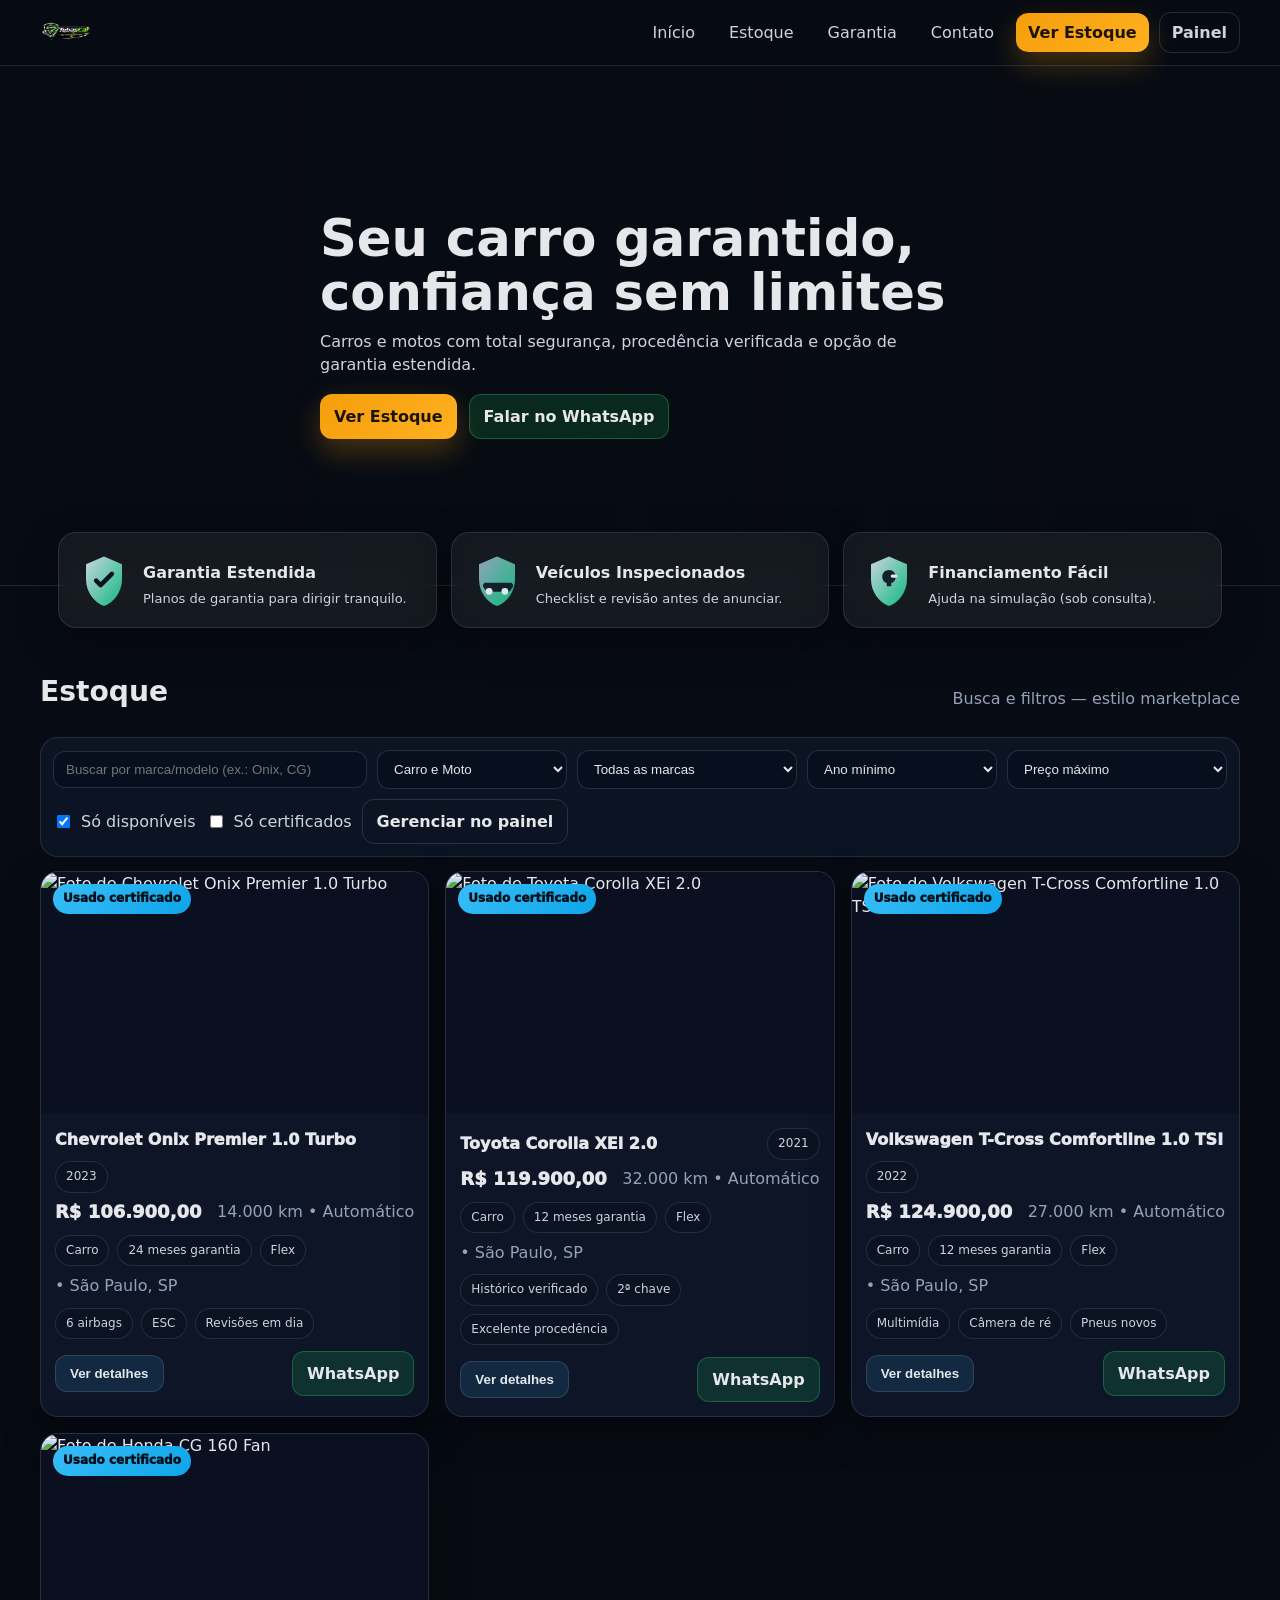
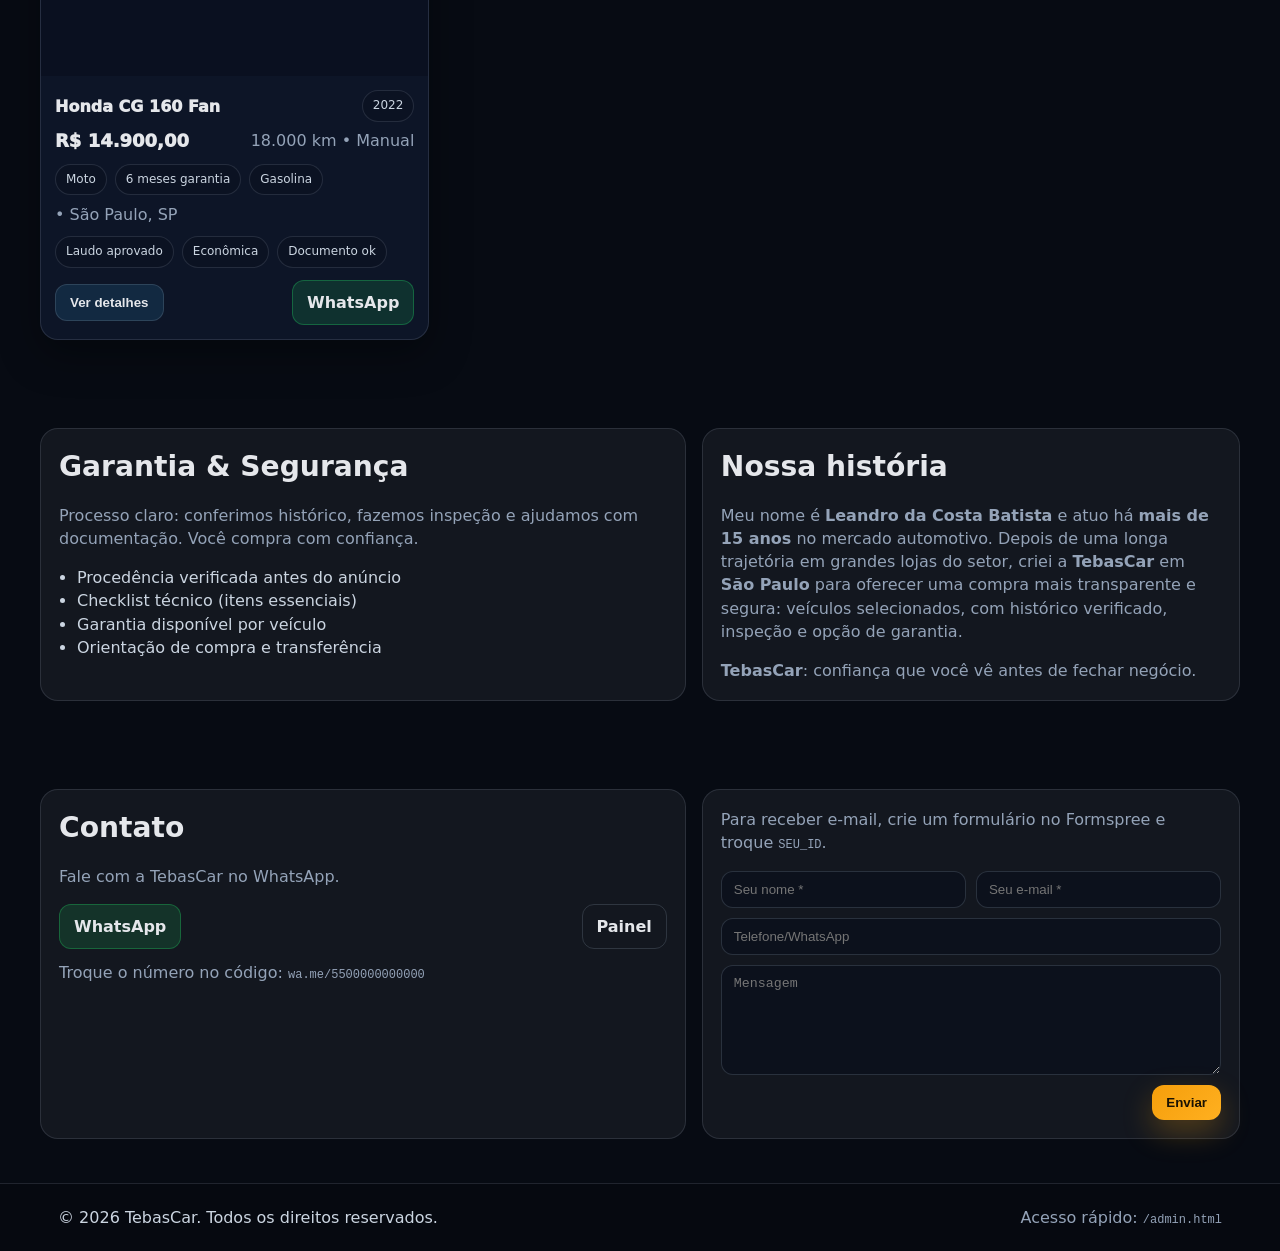
==== index.html @ 5b5a43a9 "Add files via upload" ====
<!doctype html>
<html lang="pt-br">
<head>
  <meta charset="utf-8"/>
  <meta name="viewport" content="width=device-width, initial-scale=1"/>
  <title>TebasCar — Carros e Motos com garantia</title>
  <meta name="description" content="TebasCar: carros e motos com procedência verificada, inspeção e garantia. Estoque com busca e filtros + painel de cadastro."/>
  <meta name="theme-color" content="#0b1220"/>
  <link rel="icon" type="image/png" href="images/logo.png"/>
  <link rel="stylesheet" href="assets/style.css"/>
</head>
<body>
<header>
  <div class="container nav">
    <a class="brand" href="#top" aria-label="TebasCar">
      <img src="images/logo.png" alt="TebasCar"/>
    </a>
    <nav class="navlinks" aria-label="Navegação">
      <a href="#top">Início</a>
      <a href="#estoque">Estoque</a>
      <a href="#garantia">Garantia</a>
      <a href="#contato">Contato</a>
      <a class="btn primary" href="#estoque">Ver Estoque</a>
      <a class="btn ghost" href="admin.html" title="Gerenciar veículos">Painel</a>
    </nav>
  </div>
</header>

<main id="top">
  <section class="hero" aria-label="Banner principal">
    <div class="container wrap">
      <h1>Seu carro garantido,<br/>confiança sem limites</h1>
      <p>Carros e motos com total segurança, procedência verificada e opção de garantia estendida.</p>
      <div class="actions">
        <a class="btn primary" href="#estoque">Ver Estoque</a>
        <a class="btn whats" href="https://wa.me/5500000000000?text=Olá!%20Quero%20ajuda%20para%20escolher%20um%20veículo%20na%20TebasCar." target="_blank" rel="noopener">Falar no WhatsApp</a>
      </div>
    </div>
  </section>

  <section class="container" aria-label="Por que escolher">
    <div class="features">
      <div class="feature">
        <div class="top">
          <img src="assets/icons/f1.svg" alt="Garantia"/>
          <div>
            <h3>Garantia Estendida</h3>
            <p>Planos de garantia para dirigir tranquilo.</p>
          </div>
        </div>
      </div>
      <div class="feature">
        <div class="top">
          <img src="assets/icons/f2.svg" alt="Inspeção"/>
          <div>
            <h3>Veículos Inspecionados</h3>
            <p>Checklist e revisão antes de anunciar.</p>
          </div>
        </div>
      </div>
      <div class="feature">
        <div class="top">
          <img src="assets/icons/f3.svg" alt="Financiamento"/>
          <div>
            <h3>Financiamento Fácil</h3>
            <p>Ajuda na simulação (sob consulta).</p>
          </div>
        </div>
      </div>
    </div>
  </section>

  <section class="section container" id="estoque" aria-labelledby="h-estoque">
    <div class="row">
      <h2 id="h-estoque">Estoque</h2>
      <span class="muted">Busca e filtros — estilo marketplace</span>
    </div>

    <div class="controls" style="margin-top:12px" aria-label="Filtros">
      <div style="flex:1;min-width:220px"><input id="q" placeholder="Buscar por marca/modelo (ex.: Onix, CG)"/></div>
      <div style="width:190px">
        <select id="type" aria-label="Tipo">
          <option value="">Carro e Moto</option>
          <option value="carro">Carros</option>
          <option value="moto">Motos</option>
        </select>
      </div>
      <div style="width:220px"><select id="brand" aria-label="Marca"></select></div>
      <div style="width:190px">
        <select id="yearMin" aria-label="Ano mínimo">
          <option value="">Ano mínimo</option>
          <option value="2018">2018+</option>
          <option value="2019">2019+</option>
          <option value="2020">2020+</option>
          <option value="2021">2021+</option>
          <option value="2022">2022+</option>
          <option value="2023">2023+</option>
          <option value="2024">2024+</option>
        </select>
      </div>
      <div style="width:220px">
        <select id="priceMax" aria-label="Preço máximo">
          <option value="">Preço máximo</option>
          <option value="15000">Até R$ 15.000</option>
          <option value="60000">Até R$ 60.000</option>
          <option value="80000">Até R$ 80.000</option>
          <option value="100000">Até R$ 100.000</option>
          <option value="120000">Até R$ 120.000</option>
          <option value="150000">Até R$ 150.000</option>
        </select>
      </div>
      <label style="display:flex;align-items:center;gap:8px;color:#cbd5e1">
        <input type="checkbox" id="onlyAvail" checked style="width:auto"/> Só disponíveis
      </label>
      <label style="display:flex;align-items:center;gap:8px;color:#cbd5e1">
        <input type="checkbox" id="onlyCertified" style="width:auto"/> Só certificados
      </label>
      <a class="btn ghost" href="admin.html">Gerenciar no painel</a>
    </div>

    <div id="grid" class="grid" aria-live="polite"></div>
    <p id="empty" class="muted" style="display:none;margin-top:12px">Nenhum veículo encontrado.</p>
  </section>

  <section class="section container" id="garantia" aria-labelledby="h-garantia">
    <div class="cols2">
      <div class="panel">
        <h2 id="h-garantia">Garantia & Segurança</h2>
        <p class="muted">Processo claro: conferimos histórico, fazemos inspeção e ajudamos com documentação. Você compra com confiança.</p>
        <ul class="list">
          <li>Procedência verificada antes do anúncio</li>
          <li>Checklist técnico (itens essenciais)</li>
          <li>Garantia disponível por veículo</li>
          <li>Orientação de compra e transferência</li>
        </ul>
      </div>
      <div class="panel">
        <h2>Nossa história</h2>
        <p class="muted">
          Meu nome é <strong>Leandro da Costa Batista</strong> e atuo há <strong>mais de 15 anos</strong> no mercado automotivo.
          Depois de uma longa trajetória em grandes lojas do setor, criei a <strong>TebasCar</strong> em <strong>São Paulo</strong>
          para oferecer uma compra mais transparente e segura: veículos selecionados, com histórico verificado, inspeção e opção de garantia.
        </p>
        <p class="muted" style="margin-bottom:0"><strong>TebasCar</strong>: confiança que você vê antes de fechar negócio.</p>
      </div>
    </div>
  </section>

  <section class="section container" id="contato" aria-labelledby="h-contato">
    <div class="cols2">
      <div class="panel">
        <h2 id="h-contato">Contato</h2>
        <p class="muted">Fale com a TebasCar no WhatsApp.</p>
        <div class="row" style="margin-top:12px">
          <a class="btn whats" href="https://wa.me/5500000000000?text=Olá!%20Quero%20falar%20com%20a%20TebasCar." target="_blank" rel="noopener">WhatsApp</a>
          <a class="btn ghost" href="admin.html">Painel</a>
        </div>
        <p class="muted" style="margin-top:12px">Troque o número no código: <span class="kbd">wa.me/5500000000000</span></p>
      </div>
      <div class="panel">
        <p class="muted" style="margin-top:0">Para receber e-mail, crie um formulário no Formspree e troque <span class="kbd">SEU_ID</span>.</p>
        <form action="https://formspree.io/f/SEU_ID" method="POST" style="display:grid;gap:10px;grid-template-columns:1fr 1fr">
          <input name="nome" placeholder="Seu nome *" required/>
          <input type="email" name="_replyto" placeholder="Seu e-mail *" required/>
          <input name="telefone" placeholder="Telefone/WhatsApp" style="grid-column:1/-1"/>
          <textarea name="mensagem" placeholder="Mensagem" style="grid-column:1/-1;min-height:110px"></textarea>
          <div style="grid-column:1/-1;display:flex;justify-content:flex-end">
            <button class="btn primary" type="submit">Enviar</button>
          </div>
        </form>
      </div>
    </div>
  </section>
</main>

<footer>
  <div class="container" style="display:flex;justify-content:space-between;gap:10px;flex-wrap:wrap">
    <span>© <span id="y"></span> TebasCar. Todos os direitos reservados.</span>
    <span class="muted">Acesso rápido: <a class="kbd" href="admin.html">/admin.html</a></span>
  </div>
</footer>

<dialog id="dlg">
  <div class="card modal">
    <header>
      <strong id="dlgTitle">Detalhes</strong>
      <button class="close" onclick="document.getElementById('dlg').close()">Fechar</button>
    </header>
    <div class="content">
      <div class="media"><img id="dlgImg" alt="Foto do veículo" /></div>
      <div class="body">
        <div class="row">
          <div class="price" id="dlgPrice"></div>
          <span class="pill" id="dlgWarranty"></span>
        </div>
        <p class="muted" id="dlgMeta" style="margin:8px 0 10px"></p>
        <div class="row" style="margin-top:10px">
          <a class="btn whats" id="dlgWhats" href="#" target="_blank" rel="noopener">WhatsApp</a>
        </div>
        <h3 style="margin:14px 0 8px">Destaques</h3>
        <ul class="list" id="dlgHighlights"></ul>
        <h3 style="margin:14px 0 8px">Segurança</h3>
        <ul class="list" id="dlgSafety"></ul>
        <h3 style="margin:14px 0 8px">Observações</h3>
        <p class="muted" id="dlgNotes"></p>
      </div>
    </div>
  </div>
</dialog>

<script src="assets/main.js"></script>
</body>
</html>
---- assets/style.css ----
:root{
  --bg:#070b13;
  --card:#0f172a;
  --muted:#94a3b8;
  --text:#e5e7eb;
  --accent:#f59e0b;
  --accent2:#38bdf8;
  --border:rgba(148,163,184,.18);
}
*{box-sizing:border-box}
html,body{margin:0;height:100%}
body{font-family:system-ui,-apple-system,Segoe UI,Roboto,Arial;background:var(--bg);color:var(--text);line-height:1.45}
a{color:inherit;text-decoration:none}
.container{max-width:1200px;margin:0 auto;padding:0 18px}
header{position:sticky;top:0;z-index:50;background:rgba(7,11,19,.75);backdrop-filter:blur(10px);border-bottom:1px solid var(--border)}
.nav{display:flex;align-items:center;gap:18px;padding:12px 0}
.brand{display:flex;align-items:center;gap:10px;font-weight:900}
.brand img{height:34px}
.navlinks{margin-left:auto;display:flex;gap:10px;align-items:center;flex-wrap:wrap}
.navlinks a{padding:8px 12px;border-radius:12px;color:#cbd5e1}
.navlinks a:hover{background:rgba(255,255,255,.06)}
.btn{display:inline-flex;align-items:center;justify-content:center;gap:8px;padding:10px 14px;border-radius:12px;border:1px solid rgba(148,163,184,.22);background:rgba(56,189,248,.12);color:var(--text);cursor:pointer;font-weight:800}
.btn.primary{background:linear-gradient(135deg,var(--accent),#ffb020);border:none;color:#1a1203;box-shadow:0 12px 30px rgba(245,158,11,.28)}
.btn.ghost{background:transparent}
.btn.whats{background:rgba(34,197,94,.16);border:1px solid rgba(34,197,94,.35)}
.hero{position:relative;min-height:520px;display:flex;align-items:center;overflow:hidden;border-bottom:1px solid var(--border);
  background:linear-gradient(90deg, rgba(7,11,19,.92) 0%, rgba(7,11,19,.82) 45%, rgba(7,11,19,.35) 78%, rgba(7,11,19,.15) 100%),
  url('https://images.unsplash.com/photo-1552519507-da3b142c6e3d?q=80&w=2000&auto=format&fit=crop') center/cover no-repeat;}
.hero .wrap{padding:64px 0}
.hero h1{margin:0 0 10px;font-size:clamp(30px,4vw,54px);line-height:1.05;max-width:760px}
.hero p{margin:0;max-width:640px;color:#cbd5e1}
.hero .actions{margin-top:18px;display:flex;gap:12px;flex-wrap:wrap}
.section{padding:44px 0}
.section h2{margin:0 0 12px;font-size:clamp(20px,2.2vw,30px)}
.muted{color:var(--muted)}
.features{display:grid;grid-template-columns:repeat(3,minmax(0,1fr));gap:14px;margin-top:-54px}
.feature{background:rgba(255,255,255,.06);border:1px solid var(--border);border-radius:18px;padding:18px;box-shadow:0 14px 40px rgba(0,0,0,.35);backdrop-filter:blur(8px)}
.feature .top{display:flex;gap:12px;align-items:center}
.feature img{width:54px;height:54px}
.feature h3{margin:10px 0 6px;font-size:16px}
.feature p{margin:0;color:#cbd5e1;font-size:13px}
.controls{display:flex;gap:10px;flex-wrap:wrap;align-items:center;background:rgba(15,23,42,.7);border:1px solid var(--border);border-radius:18px;padding:12px}
input,select,textarea{width:100%;padding:10px 12px;border-radius:12px;border:1px solid rgba(148,163,184,.22);background:rgba(2,6,23,.35);color:var(--text)}
input:focus,select:focus,textarea:focus{outline:none;box-shadow:0 0 0 3px rgba(56,189,248,.22);border-color:var(--accent2)}
.grid{display:grid;grid-template-columns:repeat(3,minmax(0,1fr));gap:16px;margin-top:14px}
.card{background:rgba(15,23,42,.92);border:1px solid var(--border);border-radius:18px;overflow:hidden;box-shadow:0 14px 40px rgba(0,0,0,.35)}
.media{aspect-ratio:16/10;background:#0a1020}
.media img{width:100%;height:100%;object-fit:cover;display:block}
.body{padding:14px}
.title{font-weight:950}
.row{display:flex;align-items:center;justify-content:space-between;gap:10px;flex-wrap:wrap}
.price{font-weight:1000;font-size:18px}
.pills{display:flex;gap:8px;flex-wrap:wrap;margin-top:10px}
.pill{font-size:12px;color:#cbd5e1;border:1px solid rgba(148,163,184,.18);border-radius:999px;padding:6px 10px;background:rgba(0,0,0,.12)}
.ribbon{position:absolute;top:12px;left:12px;background:linear-gradient(135deg,#38bdf8,#0ea5e9);color:#03101a;font-weight:950;font-size:12px;padding:6px 10px;border-radius:999px}
.sold{position:absolute;top:12px;right:12px;background:rgba(239,68,68,.18);border:1px solid rgba(239,68,68,.4);color:#fecaca;font-weight:950;font-size:12px;padding:6px 10px;border-radius:999px}
.cols2{display:grid;grid-template-columns:1.2fr 1fr;gap:16px}
.panel{background:rgba(255,255,255,.05);border:1px solid var(--border);border-radius:18px;padding:18px}
.list{margin:10px 0 0;padding-left:18px;color:#cbd5e1}
footer{border-top:1px solid var(--border);padding:22px 0;color:#cbd5e1;background:rgba(0,0,0,.15)}
dialog{border:none;background:rgba(0,0,0,.45);padding:0}
dialog::backdrop{background:rgba(0,0,0,.55)}
.modal{width:min(980px,94vw);border-radius:18px;overflow:hidden}
.modal header{display:flex;gap:10px;align-items:center;justify-content:space-between;padding:14px 16px;background:rgba(0,0,0,.16)}
.close{background:transparent;border:1px solid rgba(148,163,184,.25);color:#cbd5e1;border-radius:12px;padding:8px 10px;cursor:pointer}
.modal .content{display:grid;grid-template-columns:1.2fr 1fr}
.admin-wrap{padding:28px 0 46px}
.table{width:100%;border-collapse:separate;border-spacing:0 10px}
.table th{color:var(--muted);text-align:left;font-weight:800;font-size:12px;padding:8px}
.table td{background:rgba(15,23,42,.92);border:1px solid var(--border);padding:10px;border-left:none;border-right:none}
.table tr td:first-child{border-left:1px solid var(--border);border-top-left-radius:12px;border-bottom-left-radius:12px}
.table tr td:last-child{border-right:1px solid var(--border);border-top-right-radius:12px;border-bottom-right-radius:12px}
.kbd{font-family:ui-monospace, SFMono-Regular, Menlo, Monaco, Consolas,'Liberation Mono','Courier New', monospace;font-size:12px;color:var(--muted)}
@media (max-width:980px){.grid{grid-template-columns:repeat(2,1fr)}.features{grid-template-columns:1fr}.cols2{grid-template-columns:1fr}.modal .content{grid-template-columns:1fr}}
@media (max-width:720px){.grid{grid-template-columns:1fr}.navlinks{display:none}.hero{min-height:480px}}
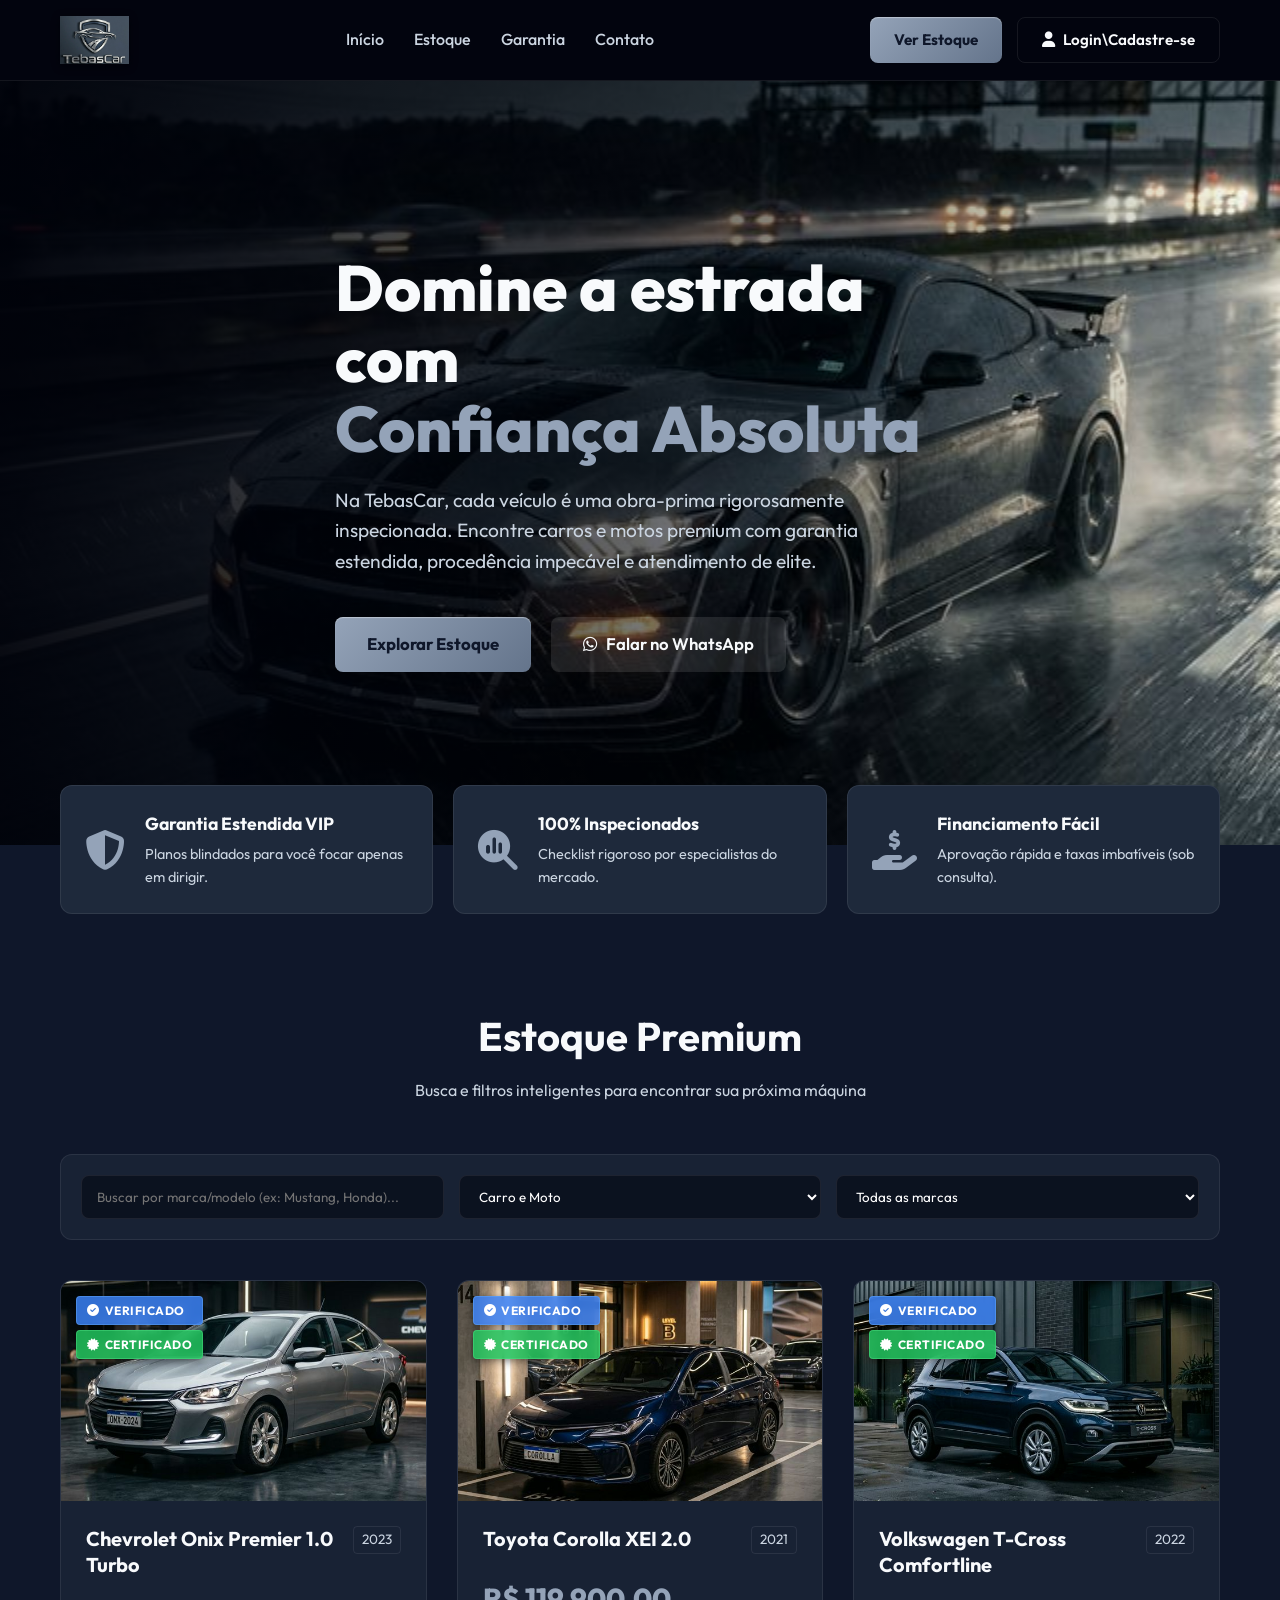
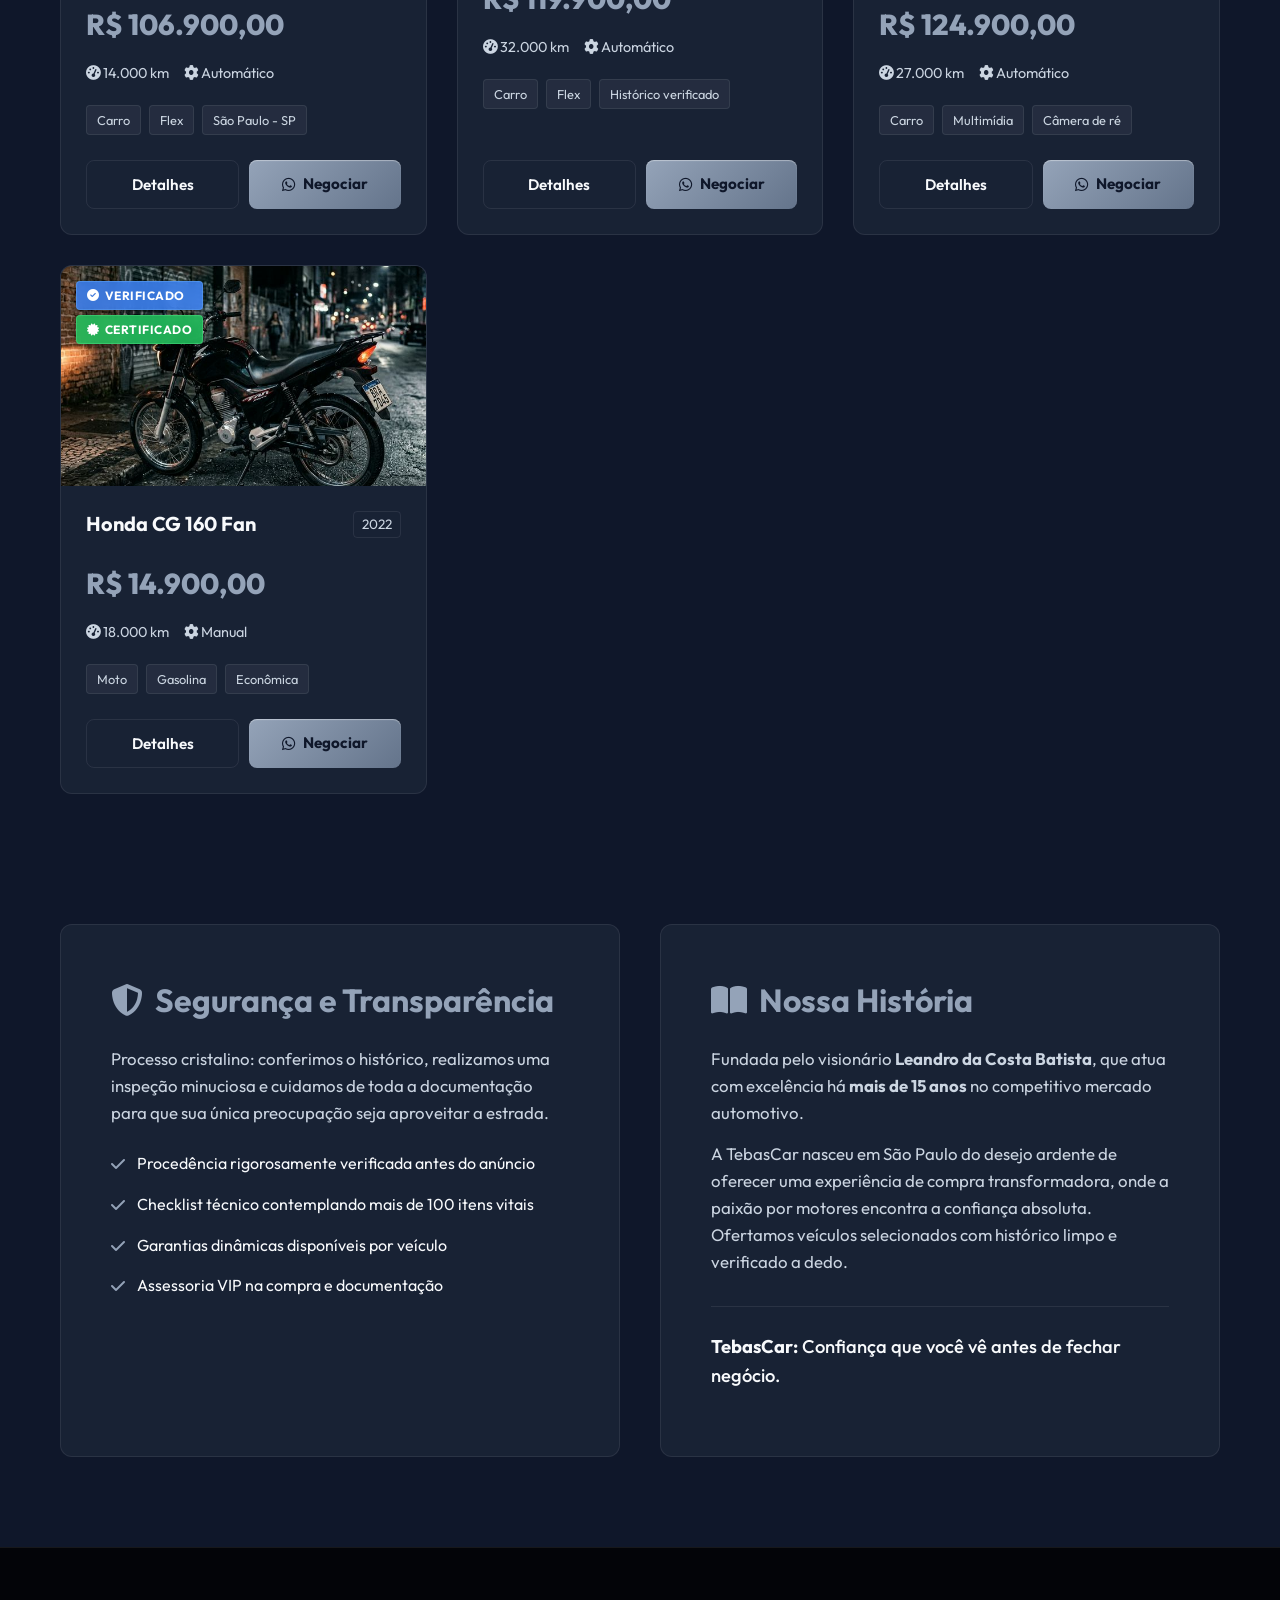
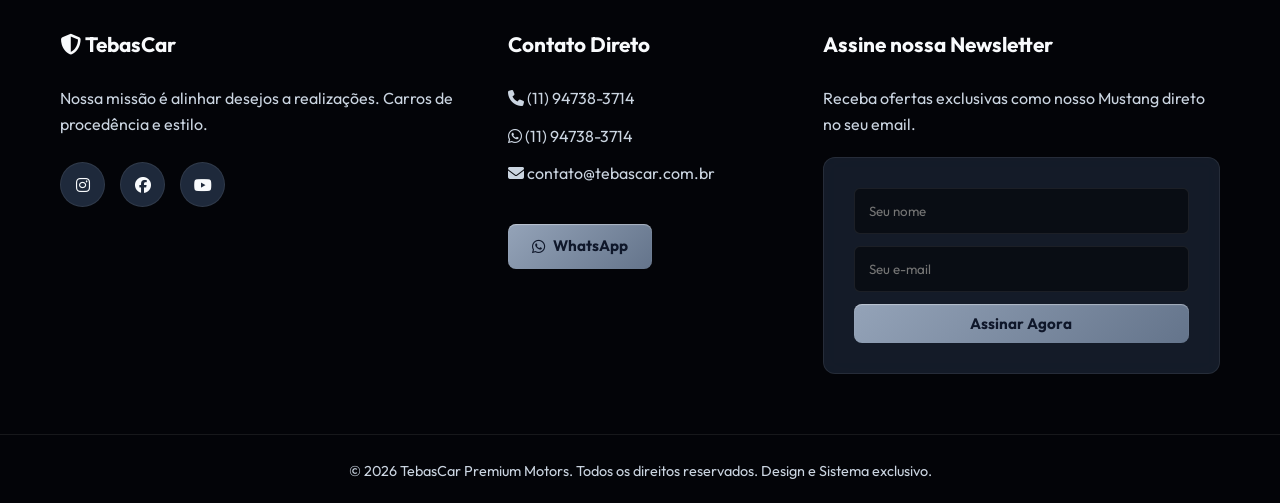
==== commit a09727e1: "Add files via upload" ====
--- a/index.html
+++ b/index.html
@@ -1,213 +1,423 @@
-<!doctype html>
-<html lang="pt-br">
-<head>
-  <meta charset="utf-8"/>
-  <meta name="viewport" content="width=device-width, initial-scale=1"/>
-  <title>TebasCar — Carros e Motos com garantia</title>
-  <meta name="description" content="TebasCar: carros e motos com procedência verificada, inspeção e garantia. Estoque com busca e filtros + painel de cadastro."/>
-  <meta name="theme-color" content="#0b1220"/>
-  <link rel="icon" type="image/png" href="images/logo.png"/>
-  <link rel="stylesheet" href="assets/style.css"/>
-</head>
-<body>
-<header>
-  <div class="container nav">
-    <a class="brand" href="#top" aria-label="TebasCar">
-      <img src="images/logo.png" alt="TebasCar"/>
-    </a>
-    <nav class="navlinks" aria-label="Navegação">
-      <a href="#top">Início</a>
-      <a href="#estoque">Estoque</a>
-      <a href="#garantia">Garantia</a>
-      <a href="#contato">Contato</a>
-      <a class="btn primary" href="#estoque">Ver Estoque</a>
-      <a class="btn ghost" href="admin.html" title="Gerenciar veículos">Painel</a>
-    </nav>
-  </div>
-</header>
-
-<main id="top">
-  <section class="hero" aria-label="Banner principal">
-    <div class="container wrap">
-      <h1>Seu carro garantido,<br/>confiança sem limites</h1>
-      <p>Carros e motos com total segurança, procedência verificada e opção de garantia estendida.</p>
-      <div class="actions">
-        <a class="btn primary" href="#estoque">Ver Estoque</a>
-        <a class="btn whats" href="https://wa.me/5500000000000?text=Olá!%20Quero%20ajuda%20para%20escolher%20um%20veículo%20na%20TebasCar." target="_blank" rel="noopener">Falar no WhatsApp</a>
-      </div>
-    </div>
-  </section>
-
-  <section class="container" aria-label="Por que escolher">
-    <div class="features">
-      <div class="feature">
-        <div class="top">
-          <img src="assets/icons/f1.svg" alt="Garantia"/>
-          <div>
-            <h3>Garantia Estendida</h3>
-            <p>Planos de garantia para dirigir tranquilo.</p>
-          </div>
-        </div>
-      </div>
-      <div class="feature">
-        <div class="top">
-          <img src="assets/icons/f2.svg" alt="Inspeção"/>
-          <div>
-            <h3>Veículos Inspecionados</h3>
-            <p>Checklist e revisão antes de anunciar.</p>
-          </div>
-        </div>
-      </div>
-      <div class="feature">
-        <div class="top">
-          <img src="assets/icons/f3.svg" alt="Financiamento"/>
-          <div>
-            <h3>Financiamento Fácil</h3>
-            <p>Ajuda na simulação (sob consulta).</p>
-          </div>
-        </div>
-      </div>
-    </div>
-  </section>
-
-  <section class="section container" id="estoque" aria-labelledby="h-estoque">
-    <div class="row">
-      <h2 id="h-estoque">Estoque</h2>
-      <span class="muted">Busca e filtros — estilo marketplace</span>
-    </div>
-
-    <div class="controls" style="margin-top:12px" aria-label="Filtros">
-      <div style="flex:1;min-width:220px"><input id="q" placeholder="Buscar por marca/modelo (ex.: Onix, CG)"/></div>
-      <div style="width:190px">
-        <select id="type" aria-label="Tipo">
-          <option value="">Carro e Moto</option>
-          <option value="carro">Carros</option>
-          <option value="moto">Motos</option>
-        </select>
-      </div>
-      <div style="width:220px"><select id="brand" aria-label="Marca"></select></div>
-      <div style="width:190px">
-        <select id="yearMin" aria-label="Ano mínimo">
-          <option value="">Ano mínimo</option>
-          <option value="2018">2018+</option>
-          <option value="2019">2019+</option>
-          <option value="2020">2020+</option>
-          <option value="2021">2021+</option>
-          <option value="2022">2022+</option>
-          <option value="2023">2023+</option>
-          <option value="2024">2024+</option>
-        </select>
-      </div>
-      <div style="width:220px">
-        <select id="priceMax" aria-label="Preço máximo">
-          <option value="">Preço máximo</option>
-          <option value="15000">Até R$ 15.000</option>
-          <option value="60000">Até R$ 60.000</option>
-          <option value="80000">Até R$ 80.000</option>
-          <option value="100000">Até R$ 100.000</option>
-          <option value="120000">Até R$ 120.000</option>
-          <option value="150000">Até R$ 150.000</option>
-        </select>
-      </div>
-      <label style="display:flex;align-items:center;gap:8px;color:#cbd5e1">
-        <input type="checkbox" id="onlyAvail" checked style="width:auto"/> Só disponíveis
-      </label>
-      <label style="display:flex;align-items:center;gap:8px;color:#cbd5e1">
-        <input type="checkbox" id="onlyCertified" style="width:auto"/> Só certificados
-      </label>
-      <a class="btn ghost" href="admin.html">Gerenciar no painel</a>
-    </div>
-
-    <div id="grid" class="grid" aria-live="polite"></div>
-    <p id="empty" class="muted" style="display:none;margin-top:12px">Nenhum veículo encontrado.</p>
-  </section>
-
-  <section class="section container" id="garantia" aria-labelledby="h-garantia">
-    <div class="cols2">
-      <div class="panel">
-        <h2 id="h-garantia">Garantia & Segurança</h2>
-        <p class="muted">Processo claro: conferimos histórico, fazemos inspeção e ajudamos com documentação. Você compra com confiança.</p>
-        <ul class="list">
-          <li>Procedência verificada antes do anúncio</li>
-          <li>Checklist técnico (itens essenciais)</li>
-          <li>Garantia disponível por veículo</li>
-          <li>Orientação de compra e transferência</li>
-        </ul>
-      </div>
-      <div class="panel">
-        <h2>Nossa história</h2>
-        <p class="muted">
-          Meu nome é <strong>Leandro da Costa Batista</strong> e atuo há <strong>mais de 15 anos</strong> no mercado automotivo.
-          Depois de uma longa trajetória em grandes lojas do setor, criei a <strong>TebasCar</strong> em <strong>São Paulo</strong>
-          para oferecer uma compra mais transparente e segura: veículos selecionados, com histórico verificado, inspeção e opção de garantia.
-        </p>
-        <p class="muted" style="margin-bottom:0"><strong>TebasCar</strong>: confiança que você vê antes de fechar negócio.</p>
-      </div>
-    </div>
-  </section>
-
-  <section class="section container" id="contato" aria-labelledby="h-contato">
-    <div class="cols2">
-      <div class="panel">
-        <h2 id="h-contato">Contato</h2>
-        <p class="muted">Fale com a TebasCar no WhatsApp.</p>
-        <div class="row" style="margin-top:12px">
-          <a class="btn whats" href="https://wa.me/5500000000000?text=Olá!%20Quero%20falar%20com%20a%20TebasCar." target="_blank" rel="noopener">WhatsApp</a>
-          <a class="btn ghost" href="admin.html">Painel</a>
-        </div>
-        <p class="muted" style="margin-top:12px">Troque o número no código: <span class="kbd">wa.me/5500000000000</span></p>
-      </div>
-      <div class="panel">
-        <p class="muted" style="margin-top:0">Para receber e-mail, crie um formulário no Formspree e troque <span class="kbd">SEU_ID</span>.</p>
-        <form action="https://formspree.io/f/SEU_ID" method="POST" style="display:grid;gap:10px;grid-template-columns:1fr 1fr">
-          <input name="nome" placeholder="Seu nome *" required/>
-          <input type="email" name="_replyto" placeholder="Seu e-mail *" required/>
-          <input name="telefone" placeholder="Telefone/WhatsApp" style="grid-column:1/-1"/>
-          <textarea name="mensagem" placeholder="Mensagem" style="grid-column:1/-1;min-height:110px"></textarea>
-          <div style="grid-column:1/-1;display:flex;justify-content:flex-end">
-            <button class="btn primary" type="submit">Enviar</button>
-          </div>
-        </form>
-      </div>
-    </div>
-  </section>
-</main>
-
-<footer>
-  <div class="container" style="display:flex;justify-content:space-between;gap:10px;flex-wrap:wrap">
-    <span>© <span id="y"></span> TebasCar. Todos os direitos reservados.</span>
-    <span class="muted">Acesso rápido: <a class="kbd" href="admin.html">/admin.html</a></span>
-  </div>
-</footer>
-
-<dialog id="dlg">
-  <div class="card modal">
-    <header>
-      <strong id="dlgTitle">Detalhes</strong>
-      <button class="close" onclick="document.getElementById('dlg').close()">Fechar</button>
-    </header>
-    <div class="content">
-      <div class="media"><img id="dlgImg" alt="Foto do veículo" /></div>
-      <div class="body">
-        <div class="row">
-          <div class="price" id="dlgPrice"></div>
-          <span class="pill" id="dlgWarranty"></span>
-        </div>
-        <p class="muted" id="dlgMeta" style="margin:8px 0 10px"></p>
-        <div class="row" style="margin-top:10px">
-          <a class="btn whats" id="dlgWhats" href="#" target="_blank" rel="noopener">WhatsApp</a>
-        </div>
-        <h3 style="margin:14px 0 8px">Destaques</h3>
-        <ul class="list" id="dlgHighlights"></ul>
-        <h3 style="margin:14px 0 8px">Segurança</h3>
-        <ul class="list" id="dlgSafety"></ul>
-        <h3 style="margin:14px 0 8px">Observações</h3>
-        <p class="muted" id="dlgNotes"></p>
-      </div>
-    </div>
-  </div>
-</dialog>
-
-<script src="assets/main.js"></script>
-</body>
-</html>
+<!DOCTYPE html>
+<html lang="pt-BR">
+
+<head>
+    <meta charset="UTF-8">
+    <meta name="viewport" content="width=device-width, initial-scale=1.0">
+    <title>TebasCar | Premium Motors</title>
+    <link href="https://fonts.googleapis.com/css2?family=Outfit:wght@300;400;500;600;700;800&display=swap"
+        rel="stylesheet">
+    <link rel="stylesheet" href="https://cdnjs.cloudflare.com/ajax/libs/font-awesome/6.4.0/css/all.min.css">
+    <link rel="stylesheet" href="styles.css">
+</head>
+
+<body>
+
+    <!-- Header -->
+    <header class="header">
+        <div class="container header-content">
+            <a href="#home" class="logo">
+                <img src="./assets/media__1773944286074.png" alt="TebasCar" class="logo-img">
+            </a>
+            <nav class="nav-links">
+                <a href="#home">Início</a>
+                <a href="#estoque">Estoque</a>
+                <a href="#garantia">Garantia</a>
+                <a href="#contato">Contato</a>
+            </nav>
+            <div class="header-actions">
+                <a href="#estoque" class="btn btn-primary">Ver Estoque</a>
+                <a href="#login" class="btn btn-outline" id="nav-login-btn"><i class="fa-solid fa-user"></i>
+                    Login\\Cadastre-se</a>
+            </div>
+        </div>
+    </header>
+
+    <!-- SPA Root Container -->
+    <main id="app-root">
+
+        <!-- ================= HOME VIEW ================= -->
+        <section id="view-home" class="view active">
+            <!-- Hero -->
+            <section class="hero" id="hero-section">
+                <!-- Background image will be set via CSS/JS or inline style. Adding overlay gradient. -->
+                <div class="hero-overlay"></div>
+                <div class="container hero-content">
+                    <h1 class="hero-title">Domine a estrada com<br><span>Confiança Absoluta</span></h1>
+                    <p class="hero-subtitle">Na TebasCar, cada veículo é uma obra-prima rigorosamente inspecionada.
+                        Encontre carros e motos premium com garantia estendida, procedência impecável e atendimento de
+                        elite.</p>
+                    <div class="hero-buttons">
+                        <a href="#estoque" class="btn btn-primary btn-large">Explorar Estoque</a>
+                        <a href="https://wa.me/5511947383714" target="_blank" class="btn btn-ghost btn-large"><i
+                                class="fa-brands fa-whatsapp"></i> Falar no WhatsApp</a>
+                    </div>
+                </div>
+            </section>
+
+            <!-- Trust Badges -->
+            <section class="trust-badges">
+                <div class="container badges-grid">
+                    <div class="badge-card glass">
+                        <i class="fa-solid fa-shield-halved badge-icon"></i>
+                        <div>
+                            <h4>Garantia Estendida VIP</h4>
+                            <p>Planos blindados para você focar apenas em dirigir.</p>
+                        </div>
+                    </div>
+                    <div class="badge-card glass">
+                        <i class="fa-solid fa-magnifying-glass-chart badge-icon"></i>
+                        <div>
+                            <h4>100% Inspecionados</h4>
+                            <p>Checklist rigoroso por especialistas do mercado.</p>
+                        </div>
+                    </div>
+                    <div class="badge-card glass">
+                        <i class="fa-solid fa-hand-holding-dollar badge-icon"></i>
+                        <div>
+                            <h4>Financiamento Fácil</h4>
+                            <p>Aprovação rápida e taxas imbatíveis (sob consulta).</p>
+                        </div>
+                    </div>
+                </div>
+            </section>
+
+            <!-- Inventory -->
+            <section id="inventory" class="inventory-section">
+                <div class="container">
+                    <div class="section-header">
+                        <h2>Estoque Premium</h2>
+                        <p>Busca e filtros inteligentes para encontrar sua próxima máquina</p>
+                    </div>
+
+                    <div class="filters glass">
+                        <input type="text" id="search-input"
+                            placeholder="Buscar por marca/modelo (ex: Mustang, Honda)...">
+                        <select id="type-filter">
+                            <option value="">Carro e Moto</option>
+                            <option value="Carro">Carros</option>
+                            <option value="Moto">Motos</option>
+                        </select>
+                        <select id="brand-filter">
+                            <option value="">Todas as marcas</option>
+                            <option value="Chevrolet">Chevrolet</option>
+                            <option value="Toyota">Toyota</option>
+                            <option value="Volkswagen">Volkswagen</option>
+                            <option value="Honda">Honda</option>
+                            <option value="Ford">Ford</option>
+                        </select>
+                    </div>
+
+                    <div class="inventory-grid" id="inventory-grid">
+                        <!-- Car Cards injected by JS -->
+                    </div>
+                </div>
+            </section>
+
+            <!-- Guarantee & History -->
+            <section id="guarantee" class="info-sections">
+                <div class="container info-grid">
+                    <div class="info-card glass">
+                        <h3><i class="fa-solid fa-shield-halved"></i> Segurança e Transparência</h3>
+                        <p>Processo cristalino: conferimos o histórico, realizamos uma inspeção minuciosa e cuidamos de
+                            toda a documentação para que sua única preocupação seja aproveitar a estrada.</p>
+                        <ul>
+                            <li><i class="fa-solid fa-check"></i> Procedência rigorosamente verificada antes do anúncio
+                            </li>
+                            <li><i class="fa-solid fa-check"></i> Checklist técnico contemplando mais de 100 itens
+                                vitais</li>
+                            <li><i class="fa-solid fa-check"></i> Garantias dinâmicas disponíveis por veículo</li>
+                            <li><i class="fa-solid fa-check"></i> Assessoria VIP na compra e documentação</li>
+                        </ul>
+                    </div>
+                    <div class="info-card glass">
+                        <h3><i class="fa-solid fa-book-open"></i> Nossa História</h3>
+                        <p>Fundada pelo visionário <strong>Leandro da Costa Batista</strong>, que atua com excelência há
+                            <strong>mais de 15 anos</strong> no competitivo mercado automotivo.
+                        </p>
+                        <p>A TebasCar nasceu em São Paulo do desejo ardente de oferecer uma experiência de compra
+                            transformadora, onde a paixão por motores encontra a confiança absoluta. Ofertamos veículos
+                            selecionados com histórico limpo e verificado a dedo.</p>
+                        <p class="highlight"><strong>TebasCar:</strong> Confiança que você vê antes de fechar negócio.
+                        </p>
+                    </div>
+                </div>
+            </section>
+        </section>
+
+
+        <!-- ================= LOGIN VIEW ================= -->
+        <section id="view-login" class="view hidden auth-section">
+            <div class="auth-card glass">
+                <div class="auth-header">
+                    <h2>Painel Admin</h2>
+                    <p>Autentique-se para gerenciar o estoque</p>
+                </div>
+                <form id="login-form">
+                    <div class="form-group">
+                        <label>Usuário ou Email</label>
+                        <input type="text" id="login-user" required placeholder="Digite o usuário">
+                    </div>
+                    <div class="form-group">
+                        <label>Senha</label>
+                        <input type="password" id="login-password" required placeholder="Digite a senha">
+                    </div>
+                    <p id="login-error" class="error-msg hidden">Credenciais inválidas.</p>
+                    <button type="submit" class="btn btn-primary btn-block">Entrar no Painel</button>
+                    <div class="auth-links">
+                        <p>Não possui acesso? <a
+                                href="https://wa.me/5511947383714?text=Olá,%20gostaria%20de%20solicitar%20acesso%20ao%20painel%20administrativo%20da%20TebasCar."
+                                target="_blank">Solicite um cadastro</a></p>
+                    </div>
+                </form>
+            </div>
+        </section>
+
+        <!-- ================= REGISTER VIEW ================= -->
+        <section id="view-register" class="view hidden auth-section">
+            <div class="auth-card glass">
+                <div class="auth-header">
+                    <h2>Cadastre-se</h2>
+                    <p>Preencha as informações básicas para solicitar acesso</p>
+                </div>
+                <form id="register-form">
+                    <div class="form-group">
+                        <label>Nome Completo</label>
+                        <input type="text" id="reg-name" required placeholder="Ex: Leandro da Costa">
+                    </div>
+                    <div class="form-group">
+                        <label>Email</label>
+                        <input type="email" id="reg-email" required placeholder="leandro@exemplo.com">
+                    </div>
+                    <div class="form-group">
+                        <label>Senha</label>
+                        <input type="password" id="reg-password" required placeholder="Crie uma senha forte">
+                    </div>
+                    <div class="form-group">
+                        <label>Confirmação de Senha</label>
+                        <input type="password" id="reg-confirm" required placeholder="Repita a senha">
+                    </div>
+                    <p id="reg-error" class="error-msg hidden">As senhas não coincidem.</p>
+                    <button type="submit" class="btn btn-primary btn-block">Criar Conta</button>
+                    <div class="auth-links">
+                        <p>Já possui cadastro? <a href="#login">Voltar ao Login</a></p>
+                    </div>
+                </form>
+            </div>
+        </section>
+
+        <!-- ================= ADMIN VIEW ================= -->
+        <section id="view-admin" class="view hidden admin-section">
+            <div class="container">
+                <div class="admin-header glass">
+                    <div>
+                        <h2><i class="fa-solid fa-gauge"></i> Dashboard TebasCar</h2>
+                        <p>Gerencie todo o seu estoque (adicionar, editar, duplicar, excluir).</p>
+                    </div>
+                    <div class="admin-actions">
+                        <button class="btn btn-primary" onclick="openAdminModal()"><i class="fa-solid fa-plus"></i> Novo
+                            Veículo</button>
+                        <button class="btn btn-outline" onclick="logout()"><i
+                                class="fa-solid fa-arrow-right-from-bracket"></i> Sair</button>
+                    </div>
+                </div>
+
+                <div class="admin-content glass">
+                    <div class="table-responsive">
+                        <table class="admin-table">
+                            <thead>
+                                <tr>
+                                    <th>Imagem</th>
+                                    <th>Veículo / Badge / Tags</th>
+                                    <th>Valor (R$)</th>
+                                    <th>Ano | KM | Câmbio</th>
+                                    <th>Ações</th>
+                                </tr>
+                            </thead>
+                            <tbody id="admin-table-body">
+                                <!-- Table rows injected by JS -->
+                            </tbody>
+                        </table>
+                    </div>
+                </div>
+            </div>
+
+            <!-- Admin Modal -->
+            <div id="admin-modal" class="modal-overlay hidden">
+                <div class="modal-content glass">
+                    <div class="modal-header">
+                        <h3 id="modal-title">Adicionar Veículo</h3>
+                        <button class="close-btn" type="button" onclick="closeAdminModal()"><i
+                                class="fa-solid fa-xmark"></i></button>
+                    </div>
+                    <form id="admin-form">
+                        <input type="hidden" id="car-id">
+                        <div class="grid-form">
+                            <div class="form-group full-width">
+                                <label>Nome do Veículo / Modelo</label>
+                                <input type="text" id="car-name" required placeholder="Ex: Ford Mustang Shelby GT500">
+                            </div>
+                            <div class="form-group">
+                                <label>Preço (R$)</label>
+                                <input type="text" id="car-price" required placeholder="Ex: 1.200.000,00">
+                            </div>
+                            <div class="form-group">
+                                <label>Transmissão</label>
+                                <select id="car-trans" required>
+                                    <option value="Automático">Automático</option>
+                                    <option value="Manual">Manual</option>
+                                    <option value="CVT">CVT</option>
+                                </select>
+                            </div>
+                            <div class="form-group">
+                                <label>Ano</label>
+                                <input type="text" id="car-year" required placeholder="Ex: 2024">
+                            </div>
+                            <div class="form-group">
+                                <label>Quilometragem (km)</label>
+                                <input type="text" id="car-km" required placeholder="Ex: 0">
+                            </div>
+                            <div class="form-group full-width">
+                                <label>Tags de Classificação (Tipo, Marca, Combustível)</label>
+                                <div style="display: grid; grid-template-columns: 1fr 1fr 1fr; gap: 15px;">
+                                    <select id="car-type" required>
+                                        <option value="Carro">Carro</option>
+                                        <option value="Moto">Moto</option>
+                                    </select>
+                                    <div style="display:flex; flex-direction:column; gap:5px;">
+                                        <select id="car-brand" required onchange="toggleOtherBrand()">
+                                            <option value="Chevrolet">Chevrolet</option>
+                                            <option value="Volkswagen">Volkswagen</option>
+                                            <option value="Fiat">Fiat</option>
+                                            <option value="Toyota">Toyota</option>
+                                            <option value="Honda">Honda</option>
+                                            <option value="Ford">Ford</option>
+                                            <option value="Hyundai">Hyundai</option>
+                                            <option value="Jeep">Jeep</option>
+                                            <option value="Renault">Renault</option>
+                                            <option value="Nissan">Nissan</option>
+                                            <option value="BMW">BMW</option>
+                                            <option value="Audi">Audi</option>
+                                            <option value="Mercedes-Benz">Mercedes-Benz</option>
+                                            <option value="Porsche">Porsche</option>
+                                            <option value="Yamaha">Yamaha</option>
+                                            <option value="Suzuki">Suzuki</option>
+                                            <option value="Kawasaki">Kawasaki</option>
+                                            <option value="Outra">Outra (Digitar manual)</option>
+                                        </select>
+                                        <input type="text" id="car-brand-other" placeholder="Digite a marca..."
+                                            style="display:none; padding:10px;">
+                                    </div>
+                                    <select id="car-fuel" required>
+                                        <option value="Flex">Flex</option>
+                                        <option value="Gasolina">Gasolina</option>
+                                        <option value="Etanol">Etanol</option>
+                                        <option value="Diesel">Diesel</option>
+                                        <option value="Híbrido">Híbrido</option>
+                                        <option value="Elétrico">Elétrico</option>
+                                    </select>
+                                </div>
+                            </div>
+                            <div class="form-group full-width">
+                                <label>Procedência e Histórico (Visível no botão Detalhes)</label>
+                                <div style="display: grid; grid-template-columns: 1fr 1fr; gap: 15px;">
+                                    <select id="car-owner">
+                                        <option value="Único Dono">Único Dono</option>
+                                        <option value="Segundo Dono">Segundo Dono</option>
+                                        <option value="Terceiro Dono">Terceiro Dono</option>
+                                        <option value="Dono não informado">Não informar quantidade</option>
+                                    </select>
+                                    <select id="car-laudo">
+                                        <option value="Laudo Cautelar 100% Aprovado">Laudo Cautelar Aprovado</option>
+                                        <option value="Sem histórico de leilão ou sinistro">Sem Leilão/Sinistro</option>
+                                        <option value="Laudo não informado">Não informar laudo</option>
+                                    </select>
+                                </div>
+                            </div>
+                            <div class="form-group full-width">
+                                <label>Selos de Qualidade (Badges na Foto)</label>
+                                <select id="car-badges-select">
+                                    <option value="Ambos">Exibir Ambos (Verificado Azul + Certificado Verde)</option>
+                                    <option value="Verificado">Somente Verificado (Azul)</option>
+                                    <option value="Certificado">Somente Certificado (Verde)</option>
+                                    <option value="Nenhum">Nenhum Selo</option>
+                                </select>
+                            </div>
+                            <div class="form-group full-width">
+                                <label>Imagem do Veículo (Clique ou Arraste PNG, JPEG originais)</label>
+                                <input type="file" id="car-image-upload" accept=".png, .jpg, .jpeg" class="file-input">
+                                <small style="color: var(--text-muted); display:block; margin-top:5px;">Esta ferramenta
+                                    comprime a foto automaticamente do celular para carregar rápido na loja sem
+                                    travar.</small>
+                                <img id="car-image-preview" src="" alt="Preview"
+                                    style="display:none; max-width: 250px; border-radius:8px; margin-top: 15px; border: 1px solid var(--border-glass);">
+                                <input type="hidden" id="car-image-data">
+                            </div>
+                        </div>
+                        <div class="modal-actions">
+                            <button type="button" class="btn btn-ghost" onclick="closeAdminModal()">Cancelar</button>
+                            <button type="submit" class="btn btn-primary">Salvar Veículo</button>
+                        </div>
+                    </form>
+                </div>
+            </div>
+
+        </section>
+
+        <!-- ================= DETAILS MODAL ================= -->
+        <div id="details-modal" class="modal-overlay hidden">
+            <div class="modal-content glass">
+                <div class="modal-header">
+                    <h3 id="details-title">Detalhes do Veículo</h3>
+                    <button class="close-btn" type="button" onclick="closeDetailsModal()"><i
+                            class="fa-solid fa-xmark"></i></button>
+                </div>
+                <div class="details-body" id="details-body" style="padding: 30px;">
+                    <!-- Injected by JS -->
+                </div>
+            </div>
+        </div>
+
+    </main>
+
+    <!-- Footer -->
+    <footer id="contact" class="footer">
+        <div class="container footer-content">
+            <div class="footer-col">
+                <h3><i class="fa-solid fa-shield-halved"></i> TebasCar</h3>
+                <p>Nossa missão é alinhar desejos a realizações. Carros de procedência e estilo.</p>
+                <div class="social-links">
+                    <a href="#"><i class="fa-brands fa-instagram"></i></a>
+                    <a href="#"><i class="fa-brands fa-facebook"></i></a>
+                    <a href="#"><i class="fa-brands fa-youtube"></i></a>
+                </div>
+            </div>
+            <div class="footer-col">
+                <h3>Contato Direto</h3>
+                <p><i class="fa-solid fa-phone"></i> (11) 94738-3714</p>
+                <p><i class="fa-brands fa-whatsapp"></i> (11) 94738-3714</p>
+                <p><i class="fa-solid fa-envelope"></i> contato@tebascar.com.br</p>
+                <br>
+                <a href="https://wa.me/5511947383714" class="btn btn-primary" target="_blank"><i
+                        class="fa-brands fa-whatsapp"></i> WhatsApp</a>
+            </div>
+            <div class="footer-col form-col">
+                <h3>Assine nossa Newsletter</h3>
+                <p>Receba ofertas exclusivas como nosso Mustang direto no seu email.</p>
+                <form class="glass footer-form">
+                    <input type="text" placeholder="Seu nome" required>
+                    <input type="email" placeholder="Seu e-mail" required>
+                    <button type="button" onclick="alert('Inscrito com sucesso VIP!')"
+                        class="btn btn-primary btn-block">Assinar Agora</button>
+                </form>
+            </div>
+        </div>
+        <div class="footer-bottom">
+            <p>&copy; 2026 TebasCar Premium Motors. Todos os direitos reservados. Design e Sistema exclusivo.</p>
+        </div>
+    </footer>
+
+    <script src="script.js"></script>
+</body>
+
+</html>
--- a/styles.css
+++ b/styles.css
@@ -0,0 +1,1041 @@
+:root {
+    --bg-dark: #0f172a;
+    --bg-surface: #1e293b;
+    --bg-glass: rgba(30, 41, 59, 0.65);
+    --border-glass: rgba(255, 255, 255, 0.08);
+    --primary: #94a3b8;
+    --primary-hover: #cbd5e1;
+    --text-main: #f8fafc;
+    --text-muted: #cbd5e1;
+    --shadow: 0 10px 30px -10px rgba(0, 0, 0, 0.5);
+    --transition: all 0.3s cubic-bezier(0.4, 0, 0.2, 1);
+}
+
+* {
+    margin: 0;
+    padding: 0;
+    box-sizing: border-box;
+    font-family: 'Outfit', sans-serif;
+}
+
+body {
+    background-color: var(--bg-dark);
+    color: var(--text-main);
+    line-height: 1.6;
+    overflow-x: hidden;
+}
+
+a {
+    text-decoration: none;
+    color: inherit;
+}
+
+ul {
+    list-style: none;
+}
+
+.container {
+    max-width: 1200px;
+    margin: 0 auto;
+    padding: 0 20px;
+}
+
+/* Glassmorphism */
+.glass {
+    background: var(--bg-glass);
+    backdrop-filter: blur(12px);
+    -webkit-backdrop-filter: blur(12px);
+    border: 1px solid var(--border-glass);
+    border-radius: 12px;
+}
+
+/* Buttons */
+.btn {
+    display: inline-flex;
+    align-items: center;
+    justify-content: center;
+    gap: 8px;
+    padding: 10px 24px;
+    border-radius: 8px;
+    font-weight: 600;
+    cursor: pointer;
+    transition: var(--transition);
+    border: none;
+    font-size: 0.95rem;
+}
+
+.btn-primary {
+    background: linear-gradient(135deg, var(--primary), #64748b);
+    color: #0f172a;
+    box-shadow: inset 0 1px 1px rgba(255, 255, 255, 0.4);
+    font-weight: 700;
+}
+
+.btn-primary:hover {
+    background: linear-gradient(135deg, var(--primary-hover), var(--primary));
+    transform: translateY(-2px);
+    box-shadow: 0 5px 15px rgba(148, 163, 184, 0.4);
+}
+
+.btn-outline {
+    background: transparent;
+    border: 1px solid var(--border-glass);
+    color: var(--text-main);
+}
+
+.btn-outline:hover {
+    background: rgba(255, 255, 255, 0.05);
+    border-color: var(--primary);
+    color: var(--primary);
+}
+
+.btn-ghost {
+    background: rgba(255, 255, 255, 0.1);
+    color: var(--text-main);
+}
+
+.btn-ghost:hover {
+    background: rgba(255, 255, 255, 0.2);
+}
+
+.btn-large {
+    padding: 14px 32px;
+    font-size: 1.05rem;
+}
+
+.btn-block {
+    width: 100%;
+}
+
+/* Header */
+.header {
+    position: fixed;
+    top: 0;
+    left: 0;
+    right: 0;
+    background: rgba(0, 2, 10, 0.85);
+    backdrop-filter: blur(15px);
+    z-index: 1000;
+    border-bottom: 1px solid var(--border-glass);
+}
+
+.header-content {
+    display: flex;
+    justify-content: space-between;
+    align-items: center;
+    height: 80px;
+}
+
+.logo {
+    display: flex;
+    align-items: center;
+}
+
+.logo-img {
+    height: 48px;
+    width: auto;
+    object-fit: contain;
+    filter: drop-shadow(0 2px 4px rgba(0, 0, 0, 0.4));
+    transition: transform 0.3s ease;
+}
+
+.logo-img:hover {
+    transform: scale(1.05);
+}
+
+.nav-links {
+    display: flex;
+    gap: 30px;
+}
+
+.nav-links a {
+    font-weight: 500;
+    transition: var(--transition);
+    color: var(--text-muted);
+}
+
+.nav-links a:hover {
+    color: var(--text-main);
+}
+
+.header-actions {
+    display: flex;
+    gap: 15px;
+}
+
+/* SPA Routing */
+.view {
+    display: none;
+    animation: fadeIn 0.4s ease forwards;
+    min-height: calc(100vh - 80px);
+    margin-top: 80px;
+}
+
+.view.active {
+    display: block;
+}
+
+.view.active.auth-section {
+    display: flex;
+}
+
+@keyframes fadeIn {
+    from {
+        opacity: 0;
+        transform: translateY(10px);
+    }
+
+    to {
+        opacity: 1;
+        transform: translateY(0);
+    }
+}
+
+.hidden {
+    display: none !important;
+}
+
+/* Hero */
+.hero {
+    min-height: 600px;
+    height: 85vh;
+    position: relative;
+    display: flex;
+    align-items: center;
+    background-size: cover;
+    background-position: center;
+    background-repeat: no-repeat;
+}
+
+/* Background applied dynamically from js or inline */
+.hero-overlay {
+    position: absolute;
+    top: 0;
+    left: 0;
+    width: 100%;
+    height: 100%;
+    background: linear-gradient(90deg, rgba(0, 2, 10, 0.95) 0%, rgba(0, 2, 10, 0.6) 50%, transparent 100%);
+    z-index: 1;
+}
+
+.hero-content {
+    position: relative;
+    z-index: 2;
+    max-width: 650px;
+}
+
+.hero-title {
+    font-size: 4rem;
+    line-height: 1.1;
+    font-weight: 800;
+    margin-bottom: 20px;
+}
+
+.hero-title span {
+    color: var(--primary);
+}
+
+.hero-subtitle {
+    font-size: 1.2rem;
+    color: var(--text-muted);
+    margin-bottom: 40px;
+}
+
+.hero-buttons {
+    display: flex;
+    gap: 20px;
+}
+
+/* Trust Badges */
+.trust-badges {
+    margin-top: -60px;
+    position: relative;
+    z-index: 10;
+}
+
+.badges-grid {
+    display: grid;
+    grid-template-columns: repeat(3, 1fr);
+    gap: 20px;
+}
+
+.badge-card {
+    display: flex;
+    align-items: center;
+    gap: 20px;
+    padding: 24px;
+    background: var(--bg-surface);
+    transition: transform 0.3s cubic-bezier(0.175, 0.885, 0.32, 1.275), box-shadow 0.3s ease, border-color 0.3s ease;
+    cursor: default;
+    border: 1px solid var(--border-glass);
+}
+
+.badge-card:hover {
+    transform: translateY(-8px) scale(1.02);
+    box-shadow: 0 15px 30px -10px rgba(0, 0, 0, 0.6);
+    border-color: var(--primary);
+}
+
+.badge-icon {
+    font-size: 2.5rem;
+    color: var(--primary);
+    transition: color 0.3s ease;
+}
+
+.badge-card:hover .badge-icon {
+    animation: iconBounce 0.5s ease;
+    color: #fff;
+}
+
+@keyframes iconBounce {
+
+    0%,
+    100% {
+        transform: translateY(0);
+    }
+
+    50% {
+        transform: translateY(-5px);
+    }
+}
+
+.badge-card h4 {
+    font-size: 1.1rem;
+    margin-bottom: 5px;
+}
+
+.badge-card p {
+    font-size: 0.9rem;
+    color: var(--text-muted);
+}
+
+/* Inventory */
+.inventory-section {
+    padding: 90px 0;
+}
+
+.section-header {
+    text-align: center;
+    margin-bottom: 50px;
+}
+
+.section-header h2 {
+    font-size: 2.5rem;
+    margin-bottom: 10px;
+}
+
+.section-header p {
+    color: var(--text-muted);
+}
+
+.filters {
+    display: flex;
+    gap: 15px;
+    padding: 20px;
+    margin-bottom: 40px;
+}
+
+.filters input,
+.filters select {
+    flex: 1;
+    padding: 12px 15px;
+    border-radius: 8px;
+    background: rgba(0, 2, 10, 0.5);
+    border: 1px solid var(--border-glass);
+    color: white;
+    outline: none;
+    transition: var(--transition);
+}
+
+.filters input:focus,
+.filters select:focus {
+    border-color: var(--primary);
+}
+
+.inventory-grid {
+    display: grid;
+    grid-template-columns: repeat(auto-fill, minmax(320px, 1fr));
+    gap: 30px;
+}
+
+.car-card {
+    overflow: hidden;
+    display: flex;
+    flex-direction: column;
+    transition: var(--transition);
+}
+
+.car-card:hover {
+    transform: translateY(-5px);
+    box-shadow: var(--shadow);
+    border-color: rgba(249, 115, 22, 0.3);
+}
+
+.card-img-wrap {
+    position: relative;
+    height: 220px;
+}
+
+.card-img-wrap img {
+    width: 100%;
+    height: 100%;
+    object-fit: cover;
+}
+
+.card-badge {
+    position: absolute;
+    top: 15px;
+    left: 15px;
+    background: var(--primary);
+    color: #fff;
+    padding: 5px 12px;
+    border-radius: 20px;
+    font-size: 0.8rem;
+    font-weight: 700;
+    box-shadow: 0 2px 10px rgba(0, 0, 0, 0.2);
+}
+
+.card-content {
+    padding: 25px;
+    flex: 1;
+    display: flex;
+    flex-direction: column;
+}
+
+.card-title {
+    font-size: 1.25rem;
+    font-weight: 700;
+    margin-bottom: 8px;
+    line-height: 1.3;
+}
+
+.card-year {
+    font-size: 0.85rem;
+    color: var(--text-muted);
+    border: 1px solid var(--border-glass);
+    padding: 2px 8px;
+    border-radius: 4px;
+    display: inline-block;
+}
+
+.card-header-flex {
+    display: flex;
+    justify-content: space-between;
+    align-items: flex-start;
+    margin-bottom: 15px;
+}
+
+.card-price {
+    font-size: 1.8rem;
+    font-weight: 800;
+    color: var(--primary);
+    margin-bottom: 15px;
+}
+
+.card-features {
+    display: flex;
+    gap: 15px;
+    font-size: 0.9rem;
+    color: var(--text-muted);
+    margin-bottom: 20px;
+}
+
+.card-tags {
+    display: flex;
+    flex-wrap: wrap;
+    gap: 8px;
+    margin-bottom: 25px;
+}
+
+.tag {
+    background: rgba(255, 255, 255, 0.05);
+    border: 1px solid var(--border-glass);
+    padding: 4px 10px;
+    border-radius: 4px;
+    font-size: 0.8rem;
+    color: var(--text-muted);
+}
+
+.card-actions {
+    display: flex;
+    gap: 10px;
+    margin-top: auto;
+}
+
+.card-actions .btn {
+    flex: 1;
+    padding: 12px;
+}
+
+/* Credibility Badges */
+.credibility-badges {
+    position: absolute;
+    top: 15px;
+    left: 15px;
+    display: flex;
+    flex-direction: column;
+    gap: 5px;
+    z-index: 10;
+}
+
+.cred-badge {
+    padding: 4px 10px;
+    border-radius: 4px;
+    font-size: 0.75rem;
+    font-weight: 700;
+    color: #fff;
+    display: inline-flex;
+    align-items: center;
+    gap: 5px;
+    box-shadow: 0 2px 8px rgba(0, 0, 0, 0.5);
+    backdrop-filter: blur(4px);
+    text-transform: uppercase;
+    letter-spacing: 0.5px;
+}
+
+.cred-badge.verified {
+    background: rgba(59, 130, 246, 0.85);
+    /* Blue */
+    border: 1px solid rgba(96, 165, 250, 0.5);
+}
+
+.cred-badge.certified {
+    background: rgba(34, 197, 94, 0.85);
+    /* Green */
+    border: 1px solid rgba(74, 222, 128, 0.5);
+}
+
+/* Guarantee & History */
+.info-sections {
+    padding: 40px 0 90px;
+}
+
+.info-grid {
+    display: grid;
+    grid-template-columns: 1fr 1fr;
+    gap: 40px;
+}
+
+.info-card {
+    padding: 50px;
+}
+
+.info-card h3 {
+    font-size: 2rem;
+    margin-bottom: 20px;
+    color: var(--primary);
+    display: flex;
+    align-items: center;
+    gap: 12px;
+}
+
+.info-card p {
+    margin-bottom: 15px;
+    color: var(--text-muted);
+    font-size: 1.05rem;
+}
+
+.info-card ul {
+    margin-top: 25px;
+}
+
+.info-card li {
+    margin-bottom: 15px;
+    display: flex;
+    align-items: top;
+    gap: 12px;
+    color: var(--text-main);
+}
+
+.info-card li i {
+    color: var(--primary);
+    margin-top: 5px;
+}
+
+.highlight {
+    font-size: 1.15rem !important;
+    color: var(--text-main) !important;
+    padding-top: 25px;
+    border-top: 1px solid var(--border-glass);
+    margin-top: 30px;
+    font-weight: 500;
+}
+
+/* Footer */
+.footer {
+    background: #030408;
+    padding: 80px 0 20px;
+    border-top: 1px solid var(--border-glass);
+}
+
+.footer-content {
+    display: grid;
+    grid-template-columns: 1.5fr 1fr 1.5fr;
+    gap: 50px;
+    margin-bottom: 60px;
+}
+
+.footer-col h3 {
+    font-size: 1.3rem;
+    margin-bottom: 25px;
+    color: var(--text-main);
+}
+
+.footer-col p {
+    color: var(--text-muted);
+    margin-bottom: 12px;
+}
+
+.social-links {
+    display: flex;
+    gap: 15px;
+    margin-top: 25px;
+}
+
+.social-links a {
+    width: 45px;
+    height: 45px;
+    border-radius: 50%;
+    background: var(--bg-surface);
+    display: flex;
+    justify-content: center;
+    align-items: center;
+    transition: var(--transition);
+    border: 1px solid var(--border-glass);
+}
+
+.social-links a:hover {
+    background: var(--primary);
+    color: #fff;
+    transform: translateY(-3px);
+}
+
+.footer-form {
+    display: flex;
+    flex-direction: column;
+    gap: 12px;
+    padding: 30px;
+    margin-top: 20px;
+}
+
+.footer-form input {
+    padding: 14px;
+    border-radius: 6px;
+    border: 1px solid var(--border-glass);
+    background: rgba(0, 0, 0, 0.5);
+    color: white;
+    outline: none;
+}
+
+.footer-bottom {
+    text-align: center;
+    padding-top: 25px;
+    border-top: 1px solid var(--border-glass);
+    color: var(--text-muted);
+    font-size: 0.9rem;
+}
+
+/* Auth Views */
+.auth-section {
+    display: flex;
+    justify-content: center;
+    align-items: center;
+    padding: 60px 20px;
+}
+
+.auth-card {
+    width: 100%;
+    max-width: 500px;
+    padding: 50px;
+}
+
+.auth-header {
+    text-align: center;
+    margin-bottom: 40px;
+}
+
+.auth-header h2 {
+    font-size: 2.2rem;
+    color: var(--primary);
+    margin-bottom: 10px;
+}
+
+.auth-header p {
+    color: var(--text-muted);
+}
+
+.form-group {
+    margin-bottom: 25px;
+    display: flex;
+    flex-direction: column;
+    gap: 8px;
+}
+
+.form-group label {
+    display: block;
+    margin-bottom: 8px;
+    font-size: 0.95rem;
+    font-weight: 500;
+}
+
+.form-group input,
+.form-group select {
+    width: 100%;
+    padding: 15px;
+    border-radius: 8px;
+    border: 1px solid rgba(255, 255, 255, 0.1);
+    background: rgba(255, 255, 255, 0.05);
+    color: white;
+    font-size: 1rem;
+    transition: var(--transition);
+}
+
+.form-group select option {
+    background: var(--bg-surface);
+    color: white;
+}
+
+.form-group input:focus,
+.form-group select:focus {
+    outline: none;
+    border-color: var(--primary);
+    background: rgba(255, 255, 255, 0.1);
+}
+
+.file-input {
+    padding: 10px !important;
+    background: transparent !important;
+    border: 1px dashed rgba(255, 255, 255, 0.2) !important;
+    cursor: pointer;
+}
+
+.file-input:hover {
+    border-color: var(--primary) !important;
+}
+
+.auth-links {
+    margin-top: 30px;
+    text-align: center;
+    font-size: 0.95rem;
+    color: var(--text-muted);
+}
+
+.auth-links a {
+    color: var(--primary);
+    font-weight: 500;
+}
+
+.error-msg {
+    background: rgba(239, 68, 68, 0.1);
+    color: #ef4444;
+    padding: 12px;
+    border-radius: 8px;
+    margin-bottom: 25px;
+    text-align: center;
+    font-size: 0.95rem;
+    border: 1px solid rgba(239, 68, 68, 0.2);
+}
+
+/* Admin View */
+.admin-section {
+    padding: 50px 0;
+}
+
+.admin-header {
+    display: flex;
+    justify-content: space-between;
+    align-items: center;
+    padding: 30px 40px;
+    margin-bottom: 30px;
+}
+
+.admin-header h2 {
+    font-size: 1.8rem;
+    margin-bottom: 5px;
+}
+
+.admin-header p {
+    color: var(--text-muted);
+}
+
+.admin-actions {
+    display: flex;
+    gap: 15px;
+}
+
+.admin-content {
+    padding: 30px 40px;
+}
+
+.table-responsive {
+    overflow-x: auto;
+}
+
+.admin-table {
+    width: 100%;
+    border-collapse: collapse;
+}
+
+.admin-table th {
+    text-align: left;
+    padding: 18px 15px;
+    border-bottom: 2px solid var(--border-glass);
+    color: var(--text-muted);
+    font-weight: 600;
+}
+
+.admin-table td {
+    padding: 18px 15px;
+    border-bottom: 1px solid var(--border-glass);
+    vertical-align: middle;
+    font-size: 0.95rem;
+}
+
+.admin-table img {
+    width: 80px;
+    height: 50px;
+    object-fit: cover;
+    border-radius: 6px;
+}
+
+.td-actions {
+    display: flex;
+    gap: 8px;
+    flex-wrap: wrap;
+}
+
+.btn-sm {
+    padding: 6px 12px;
+    font-size: 0.85rem;
+}
+
+.btn-icon {
+    width: 40px;
+    height: 40px;
+    border-radius: 8px;
+    border: 1px solid var(--border-glass);
+    background: rgba(255, 255, 255, 0.02);
+    color: var(--text-main);
+    cursor: pointer;
+    transition: var(--transition);
+    display: flex;
+    align-items: center;
+    justify-content: center;
+}
+
+.btn-icon:hover {
+    background: var(--primary);
+    color: #fff;
+    border-color: var(--primary);
+}
+
+.btn-icon.delete:hover {
+    background: #ef4444;
+    border-color: #ef4444;
+}
+
+/* Modal */
+.modal-overlay {
+    position: fixed;
+    top: 0;
+    left: 0;
+    width: 100%;
+    height: 100%;
+    background: rgba(0, 0, 0, 0.85);
+    backdrop-filter: blur(8px);
+    z-index: 2000;
+    display: flex;
+    justify-content: center;
+    align-items: center;
+    padding: 20px;
+}
+
+.modal-content {
+    background: var(--bg-surface);
+    width: 100%;
+    max-width: 800px;
+    border-radius: 12px;
+    border: 1px solid var(--border-glass);
+    max-height: 90vh;
+    overflow-y: auto;
+}
+
+.modal-header {
+    display: flex;
+    justify-content: space-between;
+    align-items: center;
+    padding: 25px 35px;
+    border-bottom: 1px solid var(--border-glass);
+    position: sticky;
+    top: 0;
+    background: var(--bg-surface);
+    z-index: 10;
+}
+
+.close-btn {
+    background: none;
+    border: none;
+    color: var(--text-muted);
+    font-size: 1.5rem;
+    cursor: pointer;
+    transition: color 0.2s;
+}
+
+.close-btn:hover {
+    color: white;
+}
+
+#admin-form {
+    padding: 35px;
+}
+
+.grid-form {
+    display: grid;
+    grid-template-columns: 1fr 1fr;
+    gap: 20px;
+}
+
+.grid-form .full-width {
+    grid-column: 1 / -1;
+}
+
+.modal-actions {
+    display: flex;
+    justify-content: flex-end;
+    gap: 15px;
+    margin-top: 30px;
+    padding-top: 25px;
+    border-top: 1px solid var(--border-glass);
+}
+
+@media (max-width: 950px) {
+
+    /* Header Fixes */
+    .header-content {
+        flex-wrap: wrap;
+        height: auto;
+        padding: 15px;
+        gap: 10px;
+    }
+
+    .logo {
+        width: 100%;
+        justify-content: center;
+        margin-bottom: 8px;
+    }
+
+    .logo-img {
+        height: 60px;
+        /* Logo maior no mobile */
+    }
+
+    .nav-links {
+        display: none;
+    }
+
+    .header-actions {
+        width: 100%;
+        margin-top: 5px;
+    }
+
+    .header-actions .btn-primary {
+        display: none;
+        /* Hide redundant Ver Estoque */
+    }
+
+    #nav-login-btn {
+        flex: 1;
+        justify-content: center;
+        padding: 12px;
+        font-size: 0.95rem;
+        white-space: normal;
+        text-align: center;
+    }
+
+    /* Hero Fixes */
+    .hero {
+        min-height: unset;
+        height: auto;
+        padding: 150px 0 60px;
+    }
+
+    .hero-title {
+        font-size: 2.2rem;
+        word-break: break-word;
+    }
+
+    .hero-subtitle {
+        font-size: 1.05rem;
+        word-break: break-word;
+    }
+
+    .hero-buttons {
+        flex-direction: column;
+        width: 100%;
+    }
+
+    .btn-large {
+        width: 100%;
+    }
+
+    .badges-grid {
+        grid-template-columns: 1fr;
+    }
+
+    /* Inventory Fixes */
+    .filters {
+        flex-direction: column;
+    }
+
+    .inventory-grid {
+        /* Prevents minmax from exceeding small screens */
+        grid-template-columns: 1fr;
+    }
+
+    .card-actions {
+        flex-direction: column;
+        gap: 10px;
+    }
+
+    .card-actions .btn {
+        width: 100%;
+    }
+
+    /* Admin & Forms Fixes */
+    .admin-header {
+        flex-direction: column;
+        gap: 15px;
+        align-items: flex-start;
+        padding: 20px;
+    }
+
+    .admin-content {
+        padding: 20px;
+    }
+
+    .grid-form {
+        grid-template-columns: 1fr;
+    }
+
+    .form-group input {
+        padding: 12px;
+    }
+
+    .auth-card {
+        padding: 30px 20px;
+    }
+
+    /* Footer & Info */
+    .info-grid {
+        grid-template-columns: 1fr;
+    }
+
+    .info-card {
+        padding: 30px 20px;
+    }
+
+    .footer-content {
+        grid-template-columns: 1fr;
+        gap: 25px;
+    }
+}
